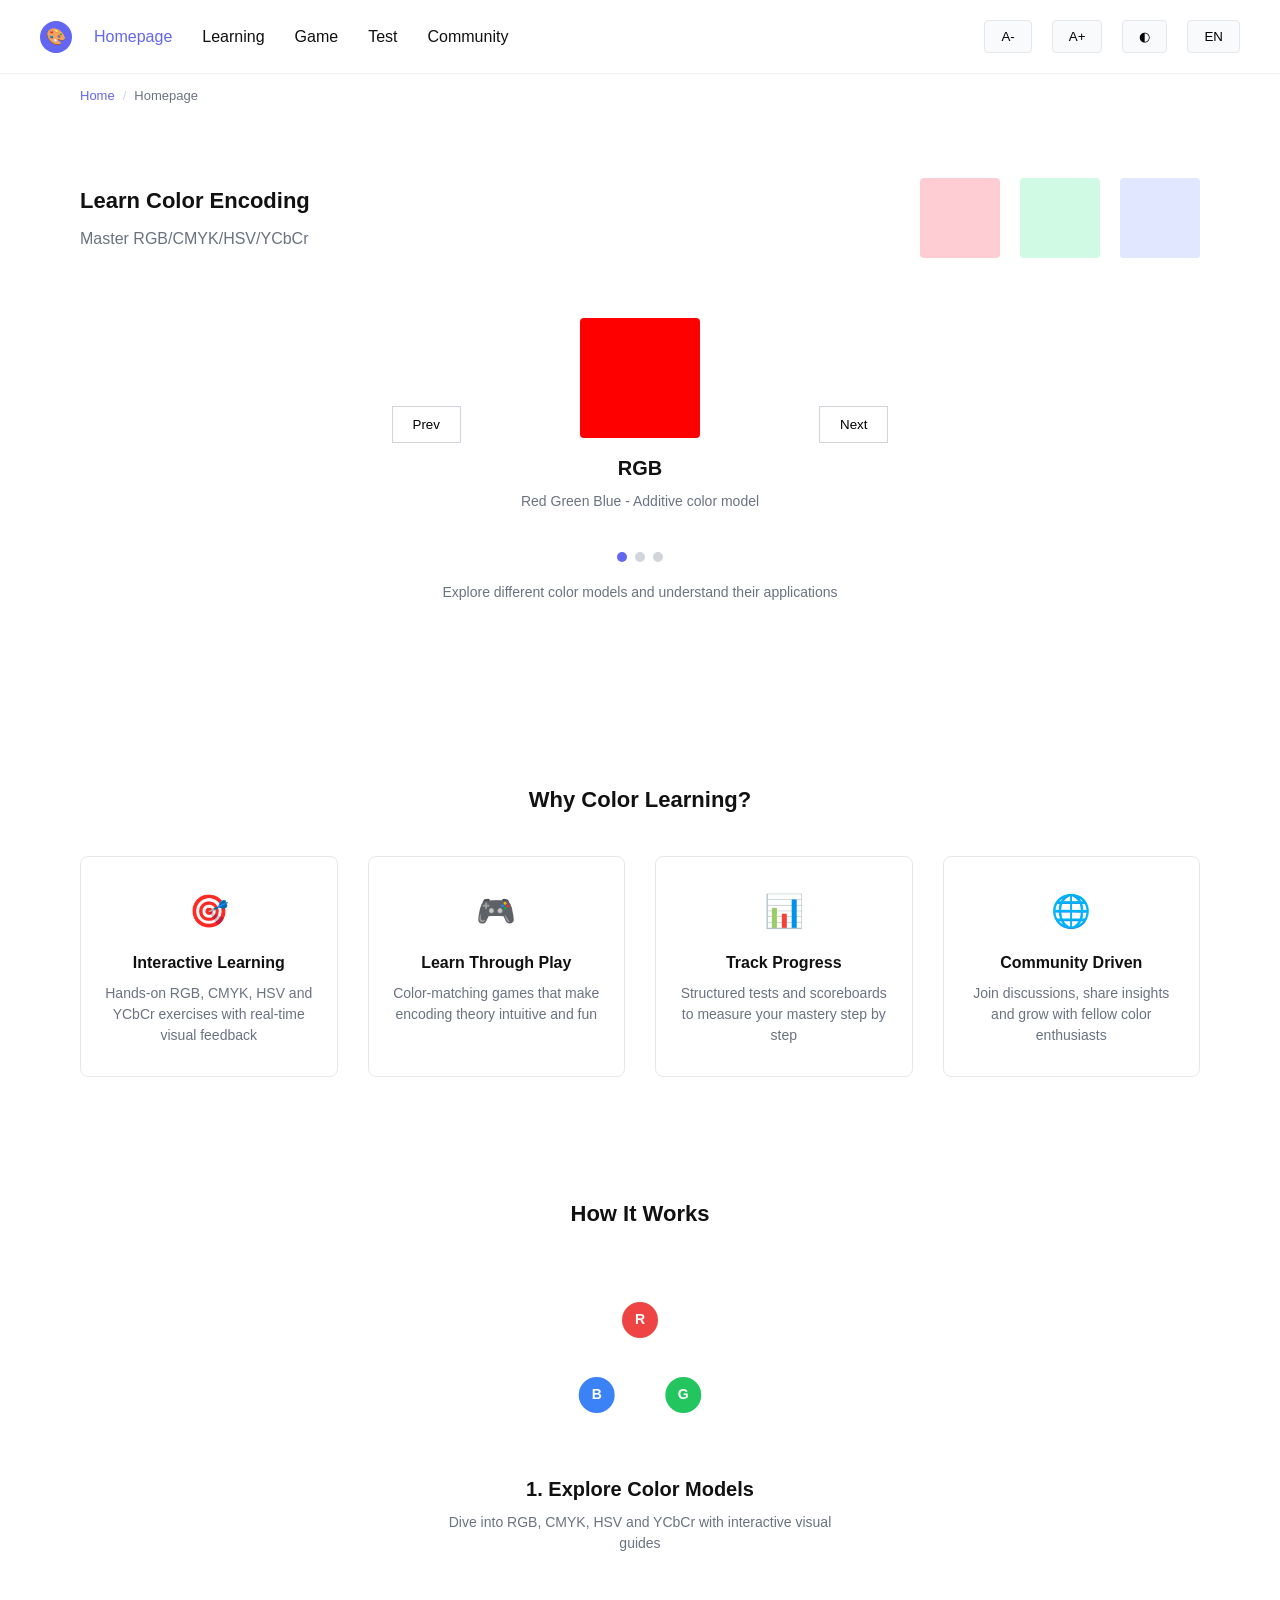
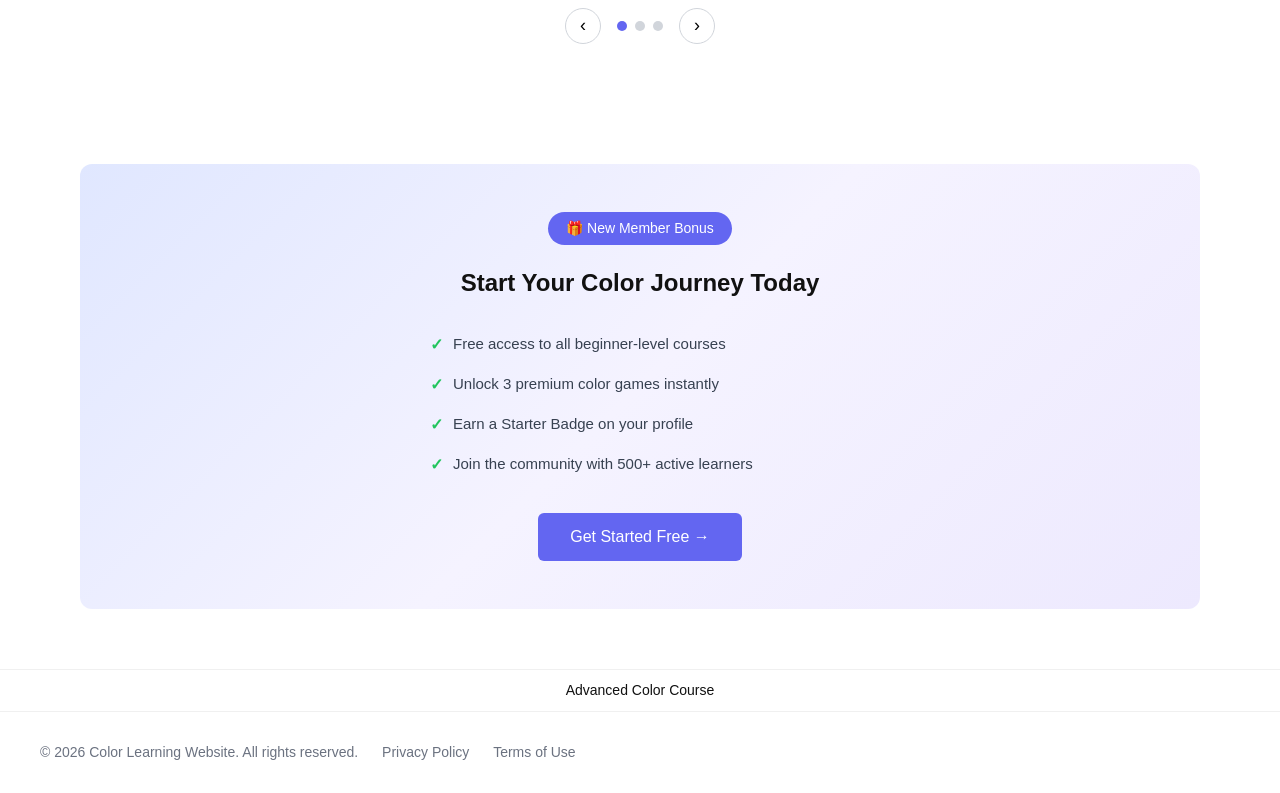
==== color-learning/index.html @ 099db318 "feat(home): add USP, animation and user incentive module" ====
<!DOCTYPE html>
<html lang="en">
<head>
    <meta charset="UTF-8">
    <meta name="viewport" content="width=device-width, initial-scale=1.0">
    <title>Homepage - Color Learning</title>
    <link rel="stylesheet" href="styles.css">
</head>
<body>
    <nav>
        <div class="logo">🎨</div>
        <ul>
            <li><a href="index.html" class="active">Homepage</a></li>
            <li><a href="learning.html">Learning</a></li>
            <li><a href="game.html">Game</a></li>
            <li><a href="test.html">Test</a></li>
            <li><a href="community.html">Community</a></li>
        </ul>
        <div class="nav-right">
            <button class="font-btn" id="fontDecrease" aria-label="Decrease font size">A-</button>
            <button class="font-btn" id="fontIncrease" aria-label="Increase font size">A+</button>
            <button class="font-btn" id="contrastToggle" aria-label="Toggle high contrast mode">◐</button>
            <button class="lang-btn" id="langToggle" aria-label="Switch language">EN</button>
        </div>
    </nav>

    <div class="breadcrumb">
        <a href="index.html">Home</a>
        <span class="breadcrumb-sep">/</span>
        <span class="breadcrumb-current">Homepage</span>
    </div>

    <div class="container">
        <div class="hero">
            <div class="hero-text">
                <h1>Learn Color Encoding</h1>
                <p>Master RGB/CMYK/HSV/YCbCr</p>
            </div>
            <div class="hero-colors">
                <div class="color-block red"></div>
                <div class="color-block green"></div>
                <div class="color-block blue"></div>
            </div>
        </div>

        <div class="carousel">
            <div class="carousel-main">
                <button class="carousel-btn" onclick="prevSlide()">Prev</button>
                <div class="carousel-content">
                    <div class="carousel-color" style="background-color: #FF0000;"></div>
                    <h3>RGB</h3>
                    <p>Red Green Blue - Additive color model</p>
                </div>
                <button class="carousel-btn" onclick="nextSlide()">Next</button>
            </div>
            <div class="carousel-dots">
                <div class="dot active"></div>
                <div class="dot"></div>
                <div class="dot"></div>
            </div>
            <p class="carousel-desc">Explore different color models and understand their applications</p>
        </div>
    </div>

    <section class="usp-section">
        <h2 class="usp-heading">Why Color Learning?</h2>
        <div class="usp-grid">
            <div class="usp-item">
                <div class="usp-icon">🎯</div>
                <h3>Interactive Learning</h3>
                <p>Hands-on RGB, CMYK, HSV and YCbCr exercises with real-time visual feedback</p>
            </div>
            <div class="usp-item">
                <div class="usp-icon">🎮</div>
                <h3>Learn Through Play</h3>
                <p>Color-matching games that make encoding theory intuitive and fun</p>
            </div>
            <div class="usp-item">
                <div class="usp-icon">📊</div>
                <h3>Track Progress</h3>
                <p>Structured tests and scoreboards to measure your mastery step by step</p>
            </div>
            <div class="usp-item">
                <div class="usp-icon">🌐</div>
                <h3>Community Driven</h3>
                <p>Join discussions, share insights and grow with fellow color enthusiasts</p>
            </div>
        </div>
    </section>

    <section class="showcase-section">
        <h2 class="showcase-heading">How It Works</h2>
        <div class="showcase-slider">
            <div class="showcase-track" id="showcaseTrack">
                <div class="showcase-slide">
                    <div class="showcase-visual">
                        <div class="showcase-color-ring">
                            <span style="--angle:0deg;--clr:#EF4444">R</span>
                            <span style="--angle:120deg;--clr:#22C55E">G</span>
                            <span style="--angle:240deg;--clr:#3B82F6">B</span>
                        </div>
                    </div>
                    <h3>1. Explore Color Models</h3>
                    <p>Dive into RGB, CMYK, HSV and YCbCr with interactive visual guides</p>
                </div>
                <div class="showcase-slide">
                    <div class="showcase-visual">
                        <div class="showcase-puzzle">
                            <div class="puzzle-piece" style="background:#6366F1"></div>
                            <div class="puzzle-piece" style="background:#F59E0B"></div>
                            <div class="puzzle-piece" style="background:#10B981"></div>
                        </div>
                    </div>
                    <h3>2. Play & Practice</h3>
                    <p>Challenge yourself with color-matching games and hands-on puzzles</p>
                </div>
                <div class="showcase-slide">
                    <div class="showcase-visual">
                        <div class="showcase-chart">
                            <div class="chart-bar" style="--h:60%"></div>
                            <div class="chart-bar" style="--h:80%"></div>
                            <div class="chart-bar" style="--h:45%"></div>
                            <div class="chart-bar" style="--h:95%"></div>
                        </div>
                    </div>
                    <h3>3. Test & Improve</h3>
                    <p>Take graded quizzes and watch your scores climb on the leaderboard</p>
                </div>
            </div>
            <div class="showcase-controls">
                <button class="showcase-btn" id="showcasePrev">‹</button>
                <div class="showcase-dots" id="showcaseDots">
                    <span class="showcase-dot active"></span>
                    <span class="showcase-dot"></span>
                    <span class="showcase-dot"></span>
                </div>
                <button class="showcase-btn" id="showcaseNext">›</button>
            </div>
        </div>
    </section>

    <section class="promo-section">
        <div class="promo-card">
            <div class="promo-badge">🎁 New Member Bonus</div>
            <h2 class="promo-title">Start Your Color Journey Today</h2>
            <ul class="promo-perks">
                <li><span class="promo-check">✓</span> Free access to all beginner-level courses</li>
                <li><span class="promo-check">✓</span> Unlock 3 premium color games instantly</li>
                <li><span class="promo-check">✓</span> Earn a Starter Badge on your profile</li>
                <li><span class="promo-check">✓</span> Join the community with 500+ active learners</li>
            </ul>
            <a href="learning.html" class="promo-cta">Get Started Free →</a>
        </div>
    </section>

    <div class="ad-banner">
        <p>Advanced Color Course</p>
    </div>

    <footer>
        <p>© 2026 Color Learning Website. All rights reserved.
            <a href="#">Privacy Policy</a>
            <a href="#">Terms of Use</a>
        </p>
    </footer>

    <script>
        let currentSlide = 0;
        const slides = [
            { color: '#FF0000', title: 'RGB', desc: 'Red Green Blue - Additive color model' },
            { color: '#0000FF', title: 'CMYK', desc: 'Cyan Magenta Yellow Key - Subtractive color model' },
            { color: '#FFFF00', title: 'HSV', desc: 'Hue Saturation Value - Intuitive color adjustment' }
        ];
        const dots = document.querySelectorAll('.dot');

        function updateSlide() {
            const carouselColor = document.querySelector('.carousel-color');
            const carouselTitle = document.querySelector('.carousel-content h3');
            const carouselDesc = document.querySelector('.carousel-content p');
            
            carouselColor.style.backgroundColor = slides[currentSlide].color;
            carouselTitle.textContent = slides[currentSlide].title;
            carouselDesc.textContent = slides[currentSlide].desc;
            
            dots.forEach((dot, index) => {
                dot.classList.toggle('active', index === currentSlide);
            });
        }

        function nextSlide() {
            currentSlide = (currentSlide + 1) % slides.length;
            updateSlide();
        }

        function prevSlide() {
            currentSlide = (currentSlide - 1 + slides.length) % slides.length;
            updateSlide();
        }

        updateSlide();
    </script>

    <script>
        (function () {
            const track = document.getElementById('showcaseTrack');
            const dots = document.querySelectorAll('#showcaseDots .showcase-dot');
            const prevBtn = document.getElementById('showcasePrev');
            const nextBtn = document.getElementById('showcaseNext');
            let current = 0;
            const total = dots.length;

            function goTo(index) {
                current = ((index % total) + total) % total;
                track.style.transform = 'translateX(-' + (current * 100) + '%)';
                dots.forEach(function (d, i) {
                    d.classList.toggle('active', i === current);
                });
            }

            prevBtn.addEventListener('click', function () { goTo(current - 1); });
            nextBtn.addEventListener('click', function () { goTo(current + 1); });
            dots.forEach(function (d, i) {
                d.addEventListener('click', function () { goTo(i); });
            });

            setInterval(function () { goTo(current + 1); }, 5000);
        })();
    </script>

    <script>
        (function () {
            var logo = document.querySelector('nav .logo');
            if (logo) {
                logo.style.cursor = 'pointer';
                logo.addEventListener('click', function () {
                    window.location.href = 'index.html';
                });
            }
        })();
    </script>

    <script>
        (function () {
            var fontSteps = [80, 90, 100, 110, 120, 130];
            var fontIndex = 2;
            var root = document.documentElement;

            function applyFontSize() {
                root.style.fontSize = fontSteps[fontIndex] + '%';
            }

            document.getElementById('fontDecrease').addEventListener('click', function () {
                if (fontIndex > 0) { fontIndex--; applyFontSize(); }
            });

            document.getElementById('fontIncrease').addEventListener('click', function () {
                if (fontIndex < fontSteps.length - 1) { fontIndex++; applyFontSize(); }
            });

            var contrastToggle = document.getElementById('contrastToggle');
            contrastToggle.addEventListener('click', function () {
                document.body.classList.toggle('high-contrast');
                contrastToggle.classList.toggle('active');
            });
        })();
    </script>

    <script>
        (function () {
            var i18n = {
                en: {
                    nav_home: 'Homepage',
                    nav_learn: 'Learning',
                    nav_game: 'Game',
                    nav_test: 'Test',
                    nav_community: 'Community',
                    breadcrumb_home: 'Home',
                    breadcrumb_current: 'Homepage',
                    hero_title: 'Learn Color Encoding',
                    hero_sub: 'Master RGB/CMYK/HSV/YCbCr',
                    carousel_desc: 'Explore different color models and understand their applications',
                    usp_heading: 'Why Color Learning?',
                    usp1_title: 'Interactive Learning',
                    usp1_desc: 'Hands-on RGB, CMYK, HSV and YCbCr exercises with real-time visual feedback',
                    usp2_title: 'Learn Through Play',
                    usp2_desc: 'Color-matching games that make encoding theory intuitive and fun',
                    usp3_title: 'Track Progress',
                    usp3_desc: 'Structured tests and scoreboards to measure your mastery step by step',
                    usp4_title: 'Community Driven',
                    usp4_desc: 'Join discussions, share insights and grow with fellow color enthusiasts',
                    showcase_heading: 'How It Works',
                    slide1_title: '1. Explore Color Models',
                    slide1_desc: 'Dive into RGB, CMYK, HSV and YCbCr with interactive visual guides',
                    slide2_title: '2. Play & Practice',
                    slide2_desc: 'Challenge yourself with color-matching games and hands-on puzzles',
                    slide3_title: '3. Test & Improve',
                    slide3_desc: 'Take graded quizzes and watch your scores climb on the leaderboard',
                    promo_badge: '🎁 New Member Bonus',
                    promo_title: 'Start Your Color Journey Today',
                    promo1: 'Free access to all beginner-level courses',
                    promo2: 'Unlock 3 premium color games instantly',
                    promo3: 'Earn a Starter Badge on your profile',
                    promo4: 'Join the community with 500+ active learners',
                    promo_cta: 'Get Started Free →',
                    ad_banner: 'Advanced Color Course',
                    footer_copy: '© 2026 Color Learning Website. All rights reserved.',
                    footer_privacy: 'Privacy Policy',
                    footer_terms: 'Terms of Use'
                },
                zh: {
                    nav_home: '首页',
                    nav_learn: '学习',
                    nav_game: '游戏',
                    nav_test: '测试',
                    nav_community: '社区',
                    breadcrumb_home: '首页',
                    breadcrumb_current: '主页',
                    hero_title: '学习色彩编码',
                    hero_sub: '掌握 RGB/CMYK/HSV/YCbCr',
                    carousel_desc: '探索不同的色彩模型，了解它们的应用',
                    usp_heading: '为什么选择色彩学习？',
                    usp1_title: '互动学习',
                    usp1_desc: '通过 RGB、CMYK、HSV 和 YCbCr 实操练习，获得实时视觉反馈',
                    usp2_title: '寓教于乐',
                    usp2_desc: '色彩匹配游戏让编码理论变得直观有趣',
                    usp3_title: '追踪进度',
                    usp3_desc: '结构化测试和排行榜，逐步衡量你的掌握程度',
                    usp4_title: '社区驱动',
                    usp4_desc: '加入讨论、分享见解，与色彩爱好者共同成长',
                    showcase_heading: '使用流程',
                    slide1_title: '1. 探索色彩模型',
                    slide1_desc: '通过交互式视觉指南深入了解 RGB、CMYK、HSV 和 YCbCr',
                    slide2_title: '2. 游戏练习',
                    slide2_desc: '用色彩匹配游戏和拼图挑战自我',
                    slide3_title: '3. 测试提升',
                    slide3_desc: '参加分级测验，看着你的分数在排行榜上攀升',
                    promo_badge: '🎁 新用户福利',
                    promo_title: '立即开启你的色彩之旅',
                    promo1: '免费访问所有入门课程',
                    promo2: '立即解锁 3 款高级色彩游戏',
                    promo3: '获得新手徽章展示在个人资料',
                    promo4: '加入 500+ 活跃学习者的社区',
                    promo_cta: '免费开始 →',
                    ad_banner: '高级色彩课程',
                    footer_copy: '© 2026 色彩学习网站. 保留所有权利.',
                    footer_privacy: '隐私政策',
                    footer_terms: '使用条款'
                }
            };

            var currentLang = 'en';
            var langBtn = document.getElementById('langToggle');

            function applyLang(lang) {
                var t = i18n[lang];
                var navLinks = document.querySelectorAll('nav ul li a');
                var navKeys = ['nav_home', 'nav_learn', 'nav_game', 'nav_test', 'nav_community'];
                navLinks.forEach(function (a, i) { a.textContent = t[navKeys[i]]; });

                var bcHome = document.querySelector('.breadcrumb a');
                var bcCurrent = document.querySelector('.breadcrumb-current');
                if (bcHome) bcHome.textContent = t.breadcrumb_home;
                if (bcCurrent) bcCurrent.textContent = t.breadcrumb_current;

                var heroH1 = document.querySelector('.hero-text h1');
                var heroP = document.querySelector('.hero-text p');
                if (heroH1) heroH1.textContent = t.hero_title;
                if (heroP) heroP.textContent = t.hero_sub;

                var carouselDesc = document.querySelector('.carousel-desc');
                if (carouselDesc) carouselDesc.textContent = t.carousel_desc;

                var uspHeading = document.querySelector('.usp-heading');
                if (uspHeading) uspHeading.textContent = t.usp_heading;

                var uspItems = document.querySelectorAll('.usp-item');
                var uspKeys = ['usp1', 'usp2', 'usp3', 'usp4'];
                uspItems.forEach(function (item, i) {
                    var h3 = item.querySelector('h3');
                    var p = item.querySelector('p');
                    if (h3) h3.textContent = t[uspKeys[i] + '_title'];
                    if (p) p.textContent = t[uspKeys[i] + '_desc'];
                });

                var showcaseHeading = document.querySelector('.showcase-heading');
                if (showcaseHeading) showcaseHeading.textContent = t.showcase_heading;

                var slideKeys = ['slide1', 'slide2', 'slide3'];
                var slides = document.querySelectorAll('.showcase-slide');
                slides.forEach(function (slide, i) {
                    var h3 = slide.querySelector('h3');
                    var p = slide.querySelector('p');
                    if (h3) h3.textContent = t[slideKeys[i] + '_title'];
                    if (p) p.textContent = t[slideKeys[i] + '_desc'];
                });

                var promoBadge = document.querySelector('.promo-badge');
                var promoTitle = document.querySelector('.promo-title');
                if (promoBadge) promoBadge.textContent = t.promo_badge;
                if (promoTitle) promoTitle.textContent = t.promo_title;

                var promoPerks = document.querySelectorAll('.promo-perks li');
                var perkKeys = ['promo1', 'promo2', 'promo3', 'promo4'];
                promoPerks.forEach(function (li, i) {
                    var check = li.querySelector('.promo-check');
                    var checkText = check ? check.outerHTML : '';
                    li.innerHTML = checkText + ' ' + t[perkKeys[i]];
                });

                var promoCta = document.querySelector('.promo-cta');
                if (promoCta) promoCta.textContent = t.promo_cta;

                var adBanner = document.querySelector('.ad-banner p');
                if (adBanner) adBanner.textContent = t.ad_banner;

                var footerP = document.querySelector('footer p');
                if (footerP) {
                    footerP.innerHTML = t.footer_copy +
                        ' <a href="#">' + t.footer_privacy + '</a>' +
                        ' <a href="#">' + t.footer_terms + '</a>';
                }

                document.documentElement.lang = lang === 'zh' ? 'zh' : 'en';
                langBtn.textContent = lang === 'en' ? 'EN' : '中文';
            }

            langBtn.addEventListener('click', function () {
                currentLang = currentLang === 'en' ? 'zh' : 'en';
                applyLang(currentLang);
            });
        })();
    </script>
</body>
</html>
---- color-learning/styles.css ----
/* ==============================================
   GLOBAL STYLES - Core styling for entire website
   ============================================== */
* {
    margin: 0;
    padding: 0;
    box-sizing: border-box;
    font-family: 'Inter', sans-serif;
}

body {
    background-color: #FFFFFF;
    color: #111111;
    line-height: 1.5;
}

/* Navigator Style*/
nav {
    padding: 20px 40px;
    border-bottom: 1px solid #f0f0f0;
    display: flex;
    align-items: center;
    gap: 12px;
}

.logo {
    width: 32px;
    height: 32px;
    background-color: #6366F1;
    border-radius: 50%;
    display: flex;
    align-items: center;
    justify-content: center;
    color: white;
    font-weight: bold;
    margin-right: 10px;
}

nav ul {
    list-style: none;
    display: flex;
    gap: 30px;
}

nav a {
    text-decoration: none;
    color: #111111;
    font-weight: 500;
    transition: color 0.2s;
}

nav a.active {
    color: #6366F1;
}

nav a:hover {
    color: #6366F1;
    text-decoration: underline;
}

.nav-right {
    margin-left: auto;
    display: flex;
    gap: 20px;
    align-items: center;
}

.lang-btn, .font-btn {
    padding: 8px 16px;
    border: 1px solid #E5E7EB;
    background: #F9FAFB;
    border-radius: 4px;
    cursor: pointer;
    font-weight: 500;
}

/* 页面容器 */
.container {
    max-width: 1200px;
    margin: 0 auto;
    padding: 60px 40px;
}

/* 通用页面标题 */
.page-title {
    font-size: 24px;
    font-weight: 600;
    margin-bottom: 8px;
}

.page-subtitle {
    font-size: 16px;
    color: #6B7280;
    margin-bottom: 50px;
}

/* 返回链接 */
.back-link {
    color: #6366F1;
    text-decoration: none;
    font-size: 14px;
    margin-bottom: 20px;
    display: inline-block;
}

.back-link:hover {
    text-decoration: underline;
}

/* 首页样式 */
.hero {
    display: flex;
    justify-content: space-between;
    align-items: center;
    margin-bottom: 60px;
}

.hero-text h1 {
    font-size: 22px;
    font-weight: 600;
    margin-bottom: 10px;
}

.hero-text p {
    font-size: 16px;
    color: #6B7280;
}

.hero-colors {
    display: flex;
    gap: 20px;
}

.color-block {
    width: 80px;
    height: 80px;
    border-radius: 4px;
}

.red { background-color: #FECDD3; }
.green { background-color: #D1FAE5; }
.blue { background-color: #E0E7FF; }

/* 轮播图样式 */
.carousel {
    display: flex;
    flex-direction: column;
    align-items: center;
    gap: 20px;
    margin-bottom: 60px;
}

.carousel-main {
    display: flex;
    align-items: center;
    gap: 60px;
}

.carousel-btn {
    padding: 10px 20px;
    border: 1px solid #D1D5DB;
    background: #FFFFFF;
    cursor: pointer;
    transition: background 0.2s;
}

.carousel-btn:hover {
    background: #F3F4F6;
}

.carousel-content {
    text-align: center;
}

.carousel-color {
    width: 120px;
    height: 120px;
    margin: 0 auto 15px;
    border-radius: 4px;
}

.carousel-content h3 {
    font-size: 20px;
    font-weight: 600;
    margin-bottom: 8px;
}

.carousel-content p {
    font-size: 14px;
    color: #6B7280;
    margin-bottom: 20px;
}

.carousel-dots {
    display: flex;
    gap: 8px;
}

.dot {
    width: 10px;
    height: 10px;
    border-radius: 50%;
    background: #D1D5DB;
}

.dot.active {
    background: #6366F1;
}

.carousel-desc {
    font-size: 14px;
    color: #6B7280;
    text-align: center;
}

/* 广告横幅 */
.ad-banner {
    text-align: center;
    padding: 10px;
    border-top: 1px solid #f0f0f0;
    font-size: 14px;
    font-weight: 500;
}

/* 学习页面样式 */
.cards-grid {
    display: grid;
    grid-template-columns: repeat(3, 1fr);
    gap: 30px;
}

.card {
    border: 1px solid #E5E7EB;
    padding: 25px;
    border-radius: 4px;
    transition: border-color 0.2s;
}

.card:hover {
    border-color: #6366F1;
}

.card h3 {
    font-size: 20px;
    font-weight: 600;
    margin-bottom: 12px;
}

.card p {
    font-size: 14px;
    color: #4B5563;
}

/* 游戏页面样式 */
.games-grid {
    display: grid;
    grid-template-columns: repeat(2, 1fr);
    gap: 30px;
    margin-bottom: 30px;
}

.game-card {
    display: flex;
    flex-direction: column;
    gap: 15px;
}

.game-color {
    width: 100%;
    height: 180px;
    border-radius: 4px;
}

.game-purple { background-color: #6366F1; }
.game-green { background-color: #22C55E; }

.game-card h3 {
    font-size: 20px;
    font-weight: 600;
}

.game-card p {
    font-size: 14px;
    color: #6B7280;
}

.more-games {
    color: #6366F1;
    text-decoration: none;
    font-size: 16px;
    font-weight: 500;
}

.more-games:hover {
    text-decoration: underline;
}

/* 测试选择页面样式 */
.test-levels {
    display: grid;
    grid-template-columns: repeat(3, 1fr);
    gap: 30px;
    margin-bottom: 60px;
}

.level-card {
    border: 1px solid #E5E7EB;
    padding: 30px;
    border-radius: 12px;
    transition: border-color 0.2s;
    cursor: pointer;
}

.level-card:hover {
    border-color: #6366F1;
}

.level-badge {
    display: inline-block;
    padding: 6px 16px;
    border-radius: 6px;
    font-size: 14px;
    font-weight: 500;
    margin-bottom: 15px;
}

.level-1 { background-color: #E0E7FF; color: #4F46E5; }
.level-2 { background-color: #FEF3C7; color: #D97706; }
.level-3 { background-color: #FEE2E2; color: #DC2626; }

.level-card h3 {
    font-size: 24px;
    font-weight: 600;
    margin-bottom: 12px;
}

.level-card p {
    font-size: 16px;
    color: #6B7280;
    margin-bottom: 20px;
}

.level-card ul {
    list-style: disc;
    margin-left: 20px;
    margin-bottom: 20px;
    color: #4B5563;
}

.level-card li {
    margin-bottom: 8px;
}

.level-meta {
    font-size: 14px;
    color: #6B7280;
}

/* 测试说明页面样式 */
.test-about-container {
    display: grid;
    grid-template-columns: 2fr 1fr;
    gap: 40px;
}

.about-section h2 {
    font-size: 28px;
    font-weight: 600;
    margin-bottom: 20px;
}

.about-section p {
    font-size: 16px;
    color: #6B7280;
    line-height: 1.6;
    margin-bottom: 20px;
}

.features-list {
    list-style: none;
    margin-top: 30px;
}

.features-list li {
    font-size: 16px;
    color: #6B7280;
    margin-bottom: 15px;
    display: flex;
    align-items: center;
    gap: 10px;
}

.features-list li::before {
    content: "✓";
    color: #22C55E;
    font-weight: bold;
    font-size: 20px;
}

.guidelines-card {
    background-color: #E0E7FF;
    padding: 25px;
    border-radius: 12px;
    border-left: 4px solid #6366F1;
}

.guidelines-card h3 {
    font-size: 20px;
    font-weight: 600;
    margin-bottom: 15px;
}

.guidelines-card ul {
    list-style: disc;
    margin-left: 20px;
    color: #374151;
}

.guidelines-card li {
    margin-bottom: 10px;
    font-size: 16px;
}

/* 测试答题页面样式 */
.question-container {
    max-width: 800px;
    margin: 0 auto;
}

.question-header {
    display: flex;
    justify-content: space-between;
    align-items: center;
    margin-bottom: 30px;
}

.question-number {
    font-size: 16px;
    color: #6B7280;
}

.exit-btn {
    padding: 10px 20px;
    border: 1px solid #E5E7EB;
    background: #F3F4F6;
    border-radius: 4px;
    cursor: pointer;
    font-weight: 500;
}

.question-card {
    border: 1px solid #E5E7EB;
    padding: 30px;
    border-radius: 12px;
    margin-bottom: 30px;
}

.question-card h3 {
    font-size: 24px;
    font-weight: 600;
    margin-bottom: 25px;
}

.option {
    border: 1px solid #D1D5DB;
    padding: 15px 20px;
    border-radius: 6px;
    margin-bottom: 15px;
    cursor: pointer;
    transition: all 0.2s;
    font-size: 16px;
}

.option:hover {
    border-color: #6366F1;
}

.option.correct {
    background-color: #D1FAE5;
    border-color: #22C55E;
}

.option.incorrect {
    background-color: #FEE2E2;
    border-color: #EF4444;
}

.feedback-card {
    padding: 20px;
    border-radius: 12px;
    margin-top: 20px;
    display: none;
}

.feedback-card.correct {
    background-color: #D1FAE5;
    border-left: 4px solid #22C55E;
    display: block;
}

.feedback-card.incorrect {
    background-color: #FEE2E2;
    border-left: 4px solid #EF4444;
    display: block;
}

.feedback-card h4 {
    font-size: 16px;
    font-weight: 600;
    margin-bottom: 10px;
}

.feedback-card p {
    font-size: 14px;
    color: #374151;
    line-height: 1.5;
}

.next-btn {
    background-color: #6366F1;
    color: white;
    border: none;
    padding: 12px 25px;
    border-radius: 4px;
    cursor: pointer;
    font-size: 16px;
    font-weight: 500;
    display: none;
}

.next-btn.active {
    display: block;
}

.progress-bar {
    display: flex;
    gap: 8px;
    margin-top: 30px;
}

.progress-dot {
    flex: 1;
    height: 8px;
    background-color: #E5E7EB;
    border-radius: 4px;
}

.progress-dot.active {
    background-color: #6366F1;
}

/* 社区首页样式 */
.community-modules {
    display: grid;
    grid-template-columns: repeat(3, 1fr);
    gap: 30px;
    margin-bottom: 50px;
}

.module {
    padding: 25px 0;
    border-bottom: 1px solid #E5E7EB;
}

.module h3 {
    font-size: 20px;
    font-weight: 600;
    margin-bottom: 12px;
}

.module p {
    font-size: 14px;
    color: #4B5563;
    margin-bottom: 15px;
}

.module-link {
    color: #6366F1;
    text-decoration: none;
    font-size: 14px;
    font-weight: 500;
}

.module-link:hover {
    text-decoration: underline;
}

.star-badge {
    display: inline-block;
    width: 16px;
    height: 16px;
    background-color: #FDE68A;
    border-radius: 2px;
    margin-right: 5px;
}

.subpages-list {
    margin-top: 30px;
    padding-top: 30px;
    border-top: 1px solid #E5E7EB;
}

.subpages-list h4 {
    font-size: 16px;
    font-weight: 600;
    margin-bottom: 15px;
}

.subpages-list ul {
    list-style: none;
}

.subpages-list li {
    margin-bottom: 10px;
}

.subpages-list a {
    color: #6366F1;
    text-decoration: none;
    font-size: 14px;
}

.subpages-list a:hover {
    text-decoration: underline;
}

.subpages-list li::before {
    content: "•";
    color: #6366F1;
    margin-right: 8px;
}

/* 社区讨论页面样式 */
.filter-bar {
    margin-bottom: 30px;
    display: flex;
    gap: 10px;
}

.filter-btn {
    padding: 8px 16px;
    border: 1px solid #E5E7EB;
    background: #FFFFFF;
    border-radius: 4px;
    cursor: pointer;
    font-size: 14px;
}

.filter-btn.active {
    background-color: #6366F1;
    color: white;
    border-color: #6366F1;
}

.discussions-grid {
    display: grid;
    grid-template-columns: repeat(3, 1fr);
    gap: 20px;
    margin-bottom: 40px;
}

.discussion-card {
    padding: 20px 0;
    border-bottom: 1px solid #E5E7EB;
}

.discussion-tag {
    display: inline-block;
    padding: 4px 8px;
    background-color: #E0E7FF;
    color: #4F46E5;
    border-radius: 4px;
    font-size: 12px;
    margin-bottom: 10px;
}

.discussion-card h3 {
    font-size: 18px;
    font-weight: 600;
    margin-bottom: 8px;
}

.discussion-meta {
    font-size: 14px;
    color: #6B7280;
    margin-bottom: 10px;
}

.view-link {
    color: #6366F1;
    text-decoration: none;
    font-size: 14px;
    float: right;
}

.view-link:hover {
    text-decoration: underline;
}

.new-discussion-btn {
    background-color: #6366F1;
    color: white;
    border: none;
    padding: 12px 25px;
    border-radius: 4px;
    cursor: pointer;
    font-size: 14px;
    font-weight: 500;
}

/* 学习者档案页面样式 */
.profiles-grid {
    display: grid;
    grid-template-columns: repeat(3, 1fr);
    gap: 30px;
}

.profile-card {
    padding: 20px 0;
    border-bottom: 1px solid #E5E7EB;
}

.profile-level {
    display: inline-block;
    padding: 4px 8px;
    border-radius: 4px;
    font-size: 12px;
    font-weight: 500;
    margin-bottom: 10px;
}

.level-beginner { background-color: #FEE2E2; color: #DC2626; }
.level-intermediate { background-color: #E0E7FF; color: #4F46E5; }
.level-advanced { background-color: #D1FAE5; color: #065F46; }
.level-expert { background-color: #FEF3C7; color: #D97706; }

.profile-card h3 {
    font-size: 20px;
    font-weight: 600;
    margin-bottom: 15px;
}

.profile-stats {
    font-size: 14px;
    color: #4B5563;
    margin-bottom: 15px;
    line-height: 1.8;
}

/* 排行榜页面样式 */
.scoreboard-container {
    display: grid;
    grid-template-columns: 2fr 1fr;
    gap: 40px;
}

.leaderboard-table {
    width: 100%;
    border-collapse: collapse;
    margin-bottom: 30px;
}

.leaderboard-table tr {
    border-bottom: 1px solid #E5E7EB;
}

.leaderboard-table td {
    padding: 15px 10px;
    font-size: 14px;
}

.leaderboard-rank {
    font-weight: 600;
    width: 50px;
}

.rank-1 { background-color: #FEF3C7; }
.rank-2 { background-color: #E5E7EB; }
.rank-3 { background-color: #FED7AA; }

.star-card {
    background-color: #FFFFFF;
    border: 1px solid #E5E7EB;
    padding: 20px;
    border-radius: 4px;
    margin-bottom: 15px;
}

.star-card h4 {
    font-size: 16px;
    font-weight: 600;
    margin-bottom: 10px;
}

.star-card p {
    font-size: 14px;
    color: #6B7280;
}

.time-periods {
    margin-top: 30px;
}

.time-periods h3 {
    font-size: 18px;
    font-weight: 600;
    margin-bottom: 15px;
}

.time-btn {
    display: block;
    width: 100%;
    padding: 10px;
    border: 1px solid #E5E7EB;
    background: #FFFFFF;
    text-align: left;
    margin-bottom: 8px;
    cursor: pointer;
    border-radius: 4px;
}

/* 页脚样式 */
footer {
    padding: 30px 40px;
    border-top: 1px solid #f0f0f0;
    font-size: 14px;
    color: #6B7280;
}

footer a {
    color: #6B7280;
    text-decoration: none;
    margin-left: 20px;
}

footer a:hover {
    color: #6366F1;
    text-decoration: underline;
}

/* 响应式样式 */
@media (max-width: 768px) {
    .hero {
        flex-direction: column;
        gap: 30px;
        text-align: center;
    }
    
    .cards-grid, 
    .games-grid, 
    .test-levels, 
    .community-modules, 
    .discussions-grid, 
    .profiles-grid, 
    .scoreboard-container, 
    .test-about-container {
        grid-template-columns: 1fr;
    }

    .usp-grid {
        grid-template-columns: 1fr 1fr;
    }

    .promo-card {
        padding: 30px 24px;
    }
}

/* ==============================================
   USP Section - Core Unique Selling Points
   ============================================== */
.usp-section {
    max-width: 1200px;
    margin: 0 auto;
    padding: 60px 40px;
}

.usp-heading {
    font-size: 22px;
    font-weight: 600;
    text-align: center;
    margin-bottom: 40px;
}

.usp-grid {
    display: grid;
    grid-template-columns: repeat(4, 1fr);
    gap: 30px;
}

.usp-item {
    text-align: center;
    padding: 30px 20px;
    border: 1px solid #E5E7EB;
    border-radius: 8px;
    transition: border-color 0.2s, box-shadow 0.2s;
}

.usp-item:hover {
    border-color: #6366F1;
    box-shadow: 0 2px 12px rgba(99, 102, 241, 0.08);
}

.usp-icon {
    font-size: 32px;
    margin-bottom: 16px;
}

.usp-item h3 {
    font-size: 16px;
    font-weight: 600;
    margin-bottom: 8px;
}

.usp-item p {
    font-size: 14px;
    color: #6B7280;
    line-height: 1.5;
}

/* ==============================================
   Showcase Section - Animated Slideshow
   ============================================== */
.showcase-section {
    max-width: 1200px;
    margin: 0 auto;
    padding: 60px 40px;
}

.showcase-heading {
    font-size: 22px;
    font-weight: 600;
    text-align: center;
    margin-bottom: 40px;
}

.showcase-slider {
    overflow: hidden;
    position: relative;
}

.showcase-track {
    display: flex;
    transition: transform 0.6s cubic-bezier(0.4, 0, 0.2, 1);
}

.showcase-slide {
    min-width: 100%;
    display: flex;
    flex-direction: column;
    align-items: center;
    text-align: center;
    padding: 20px 60px 30px;
}

.showcase-visual {
    width: 200px;
    height: 160px;
    display: flex;
    align-items: center;
    justify-content: center;
    margin-bottom: 24px;
}

.showcase-color-ring {
    position: relative;
    width: 120px;
    height: 120px;
    animation: colorRingSpin 8s linear infinite;
}

.showcase-color-ring span {
    position: absolute;
    width: 36px;
    height: 36px;
    border-radius: 50%;
    display: flex;
    align-items: center;
    justify-content: center;
    font-weight: 700;
    font-size: 14px;
    color: #fff;
    background: var(--clr);
    left: 50%;
    top: 50%;
    transform: translate(-50%, -50%) rotate(var(--angle)) translateY(-50px) rotate(calc(-1 * var(--angle)));
    animation: colorPulse 2s ease-in-out infinite alternate;
}

@keyframes colorRingSpin {
    from { transform: rotate(0deg); }
    to { transform: rotate(360deg); }
}

@keyframes colorPulse {
    from { transform: translate(-50%, -50%) rotate(var(--angle)) translateY(-50px) rotate(calc(-1 * var(--angle))) scale(1); }
    to { transform: translate(-50%, -50%) rotate(var(--angle)) translateY(-50px) rotate(calc(-1 * var(--angle))) scale(1.12); }
}

.showcase-puzzle {
    display: flex;
    gap: 12px;
}

.puzzle-piece {
    width: 48px;
    height: 48px;
    border-radius: 8px;
    animation: puzzleBounce 1.6s ease-in-out infinite alternate;
}

.puzzle-piece:nth-child(2) { animation-delay: 0.2s; }
.puzzle-piece:nth-child(3) { animation-delay: 0.4s; }

@keyframes puzzleBounce {
    from { transform: translateY(0); }
    to { transform: translateY(-12px); }
}

.showcase-chart {
    display: flex;
    align-items: flex-end;
    gap: 14px;
    height: 100px;
}

.chart-bar {
    width: 24px;
    border-radius: 4px 4px 0 0;
    background: #6366F1;
    height: var(--h);
    animation: chartGrow 1.2s ease-out forwards;
    animation-delay: 0.3s;
    transform-origin: bottom;
    transform: scaleY(0);
}

.chart-bar:nth-child(2) { animation-delay: 0.5s; }
.chart-bar:nth-child(3) { animation-delay: 0.7s; }
.chart-bar:nth-child(4) { animation-delay: 0.9s; }

@keyframes chartGrow {
    to { transform: scaleY(1); }
}

.showcase-slide h3 {
    font-size: 20px;
    font-weight: 600;
    margin-bottom: 8px;
}

.showcase-slide p {
    font-size: 14px;
    color: #6B7280;
    max-width: 400px;
}

.showcase-controls {
    display: flex;
    align-items: center;
    justify-content: center;
    gap: 16px;
    margin-top: 24px;
}

.showcase-btn {
    width: 36px;
    height: 36px;
    border: 1px solid #D1D5DB;
    background: #FFFFFF;
    border-radius: 50%;
    cursor: pointer;
    font-size: 18px;
    display: flex;
    align-items: center;
    justify-content: center;
    transition: background 0.2s;
}

.showcase-btn:hover {
    background: #F3F4F6;
}

.showcase-dots {
    display: flex;
    gap: 8px;
}

.showcase-dot {
    width: 10px;
    height: 10px;
    border-radius: 50%;
    background: #D1D5DB;
    cursor: pointer;
    transition: background 0.2s;
}

.showcase-dot.active {
    background: #6366F1;
}

/* ==============================================
   Promo Section - New Member Bonus
   ============================================== */
.promo-section {
    max-width: 1200px;
    margin: 0 auto;
    padding: 60px 40px;
}

.promo-card {
    background: linear-gradient(135deg, #E0E7FF 0%, #F5F3FF 50%, #EDE9FE 100%);
    border-radius: 12px;
    padding: 48px;
    text-align: center;
}

.promo-badge {
    display: inline-block;
    padding: 6px 18px;
    background: #6366F1;
    color: #FFFFFF;
    border-radius: 20px;
    font-size: 14px;
    font-weight: 500;
    margin-bottom: 20px;
}

.promo-title {
    font-size: 24px;
    font-weight: 600;
    margin-bottom: 24px;
}

.promo-perks {
    list-style: none;
    max-width: 420px;
    margin: 0 auto 28px;
    text-align: left;
}

.promo-perks li {
    font-size: 15px;
    color: #374151;
    padding: 8px 0;
    display: flex;
    align-items: center;
    gap: 10px;
}

.promo-check {
    color: #22C55E;
    font-weight: 700;
    font-size: 16px;
}

.promo-cta {
    display: inline-block;
    padding: 12px 32px;
    background: #6366F1;
    color: #FFFFFF;
    text-decoration: none;
    border-radius: 6px;
    font-weight: 500;
    font-size: 16px;
    transition: background 0.2s;
}

.promo-cta:hover {
    background: #4F46E5;
}

/* ==============================================
   Breadcrumb Navigation
   ============================================== */
.breadcrumb {
    max-width: 1200px;
    margin: 0 auto;
    padding: 12px 40px;
    font-size: 13px;
    color: #9CA3AF;
    display: flex;
    align-items: center;
    gap: 8px;
}

.breadcrumb a {
    color: #6366F1;
    text-decoration: none;
    transition: color 0.2s;
}

.breadcrumb a:hover {
    text-decoration: underline;
}

.breadcrumb-sep {
    color: #D1D5DB;
}

.breadcrumb-current {
    color: #6B7280;
    font-weight: 500;
}

/* ==============================================
   High Contrast Mode
   ============================================== */
body.high-contrast {
    background-color: #000000;
    color: #FFFFFF;
}

body.high-contrast nav {
    border-bottom-color: #555555;
}

body.high-contrast nav a {
    color: #FFFFFF;
}

body.high-contrast nav a.active,
body.high-contrast nav a:hover {
    color: #FFD700;
}

body.high-contrast .logo {
    background-color: #FFD700;
    color: #000000;
}

body.high-contrast .lang-btn,
body.high-contrast .font-btn {
    background: #1A1A1A;
    border-color: #555555;
    color: #FFFFFF;
}

body.high-contrast .font-btn.active {
    background: #FFD700;
    color: #000000;
    border-color: #FFD700;
}

body.high-contrast .breadcrumb a {
    color: #FFD700;
}

body.high-contrast .breadcrumb-current {
    color: #CCCCCC;
}

body.high-contrast .breadcrumb-sep {
    color: #555555;
}

body.high-contrast .hero-text p,
body.high-contrast .carousel-content p,
body.high-contrast .carousel-desc {
    color: #CCCCCC;
}

body.high-contrast .carousel-btn {
    background: #1A1A1A;
    border-color: #555555;
    color: #FFFFFF;
}

body.high-contrast .carousel-btn:hover {
    background: #333333;
}

body.high-contrast .dot {
    background: #555555;
}

body.high-contrast .dot.active {
    background: #FFD700;
}

body.high-contrast .usp-item {
    border-color: #555555;
}

body.high-contrast .usp-item:hover {
    border-color: #FFD700;
    box-shadow: 0 2px 12px rgba(255, 215, 0, 0.15);
}

body.high-contrast .usp-item p {
    color: #CCCCCC;
}

body.high-contrast .showcase-slide p {
    color: #CCCCCC;
}

body.high-contrast .showcase-btn {
    background: #1A1A1A;
    border-color: #555555;
    color: #FFFFFF;
}

body.high-contrast .showcase-btn:hover {
    background: #333333;
}

body.high-contrast .showcase-dot {
    background: #555555;
}

body.high-contrast .showcase-dot.active {
    background: #FFD700;
}

body.high-contrast .promo-card {
    background: linear-gradient(135deg, #1A1A2E 0%, #16213E 50%, #0F3460 100%);
}

body.high-contrast .promo-perks li {
    color: #CCCCCC;
}

body.high-contrast .promo-check {
    color: #FFD700;
}

body.high-contrast .promo-cta {
    background: #FFD700;
    color: #000000;
}

body.high-contrast .promo-cta:hover {
    background: #FFC107;
}

body.high-contrast .ad-banner {
    border-top-color: #555555;
    color: #FFFFFF;
}

body.high-contrast footer {
    border-top-color: #555555;
    color: #999999;
}

body.high-contrast footer a {
    color: #FFD700;
}

body.high-contrast footer a:hover {
    color: #FFC107;
}
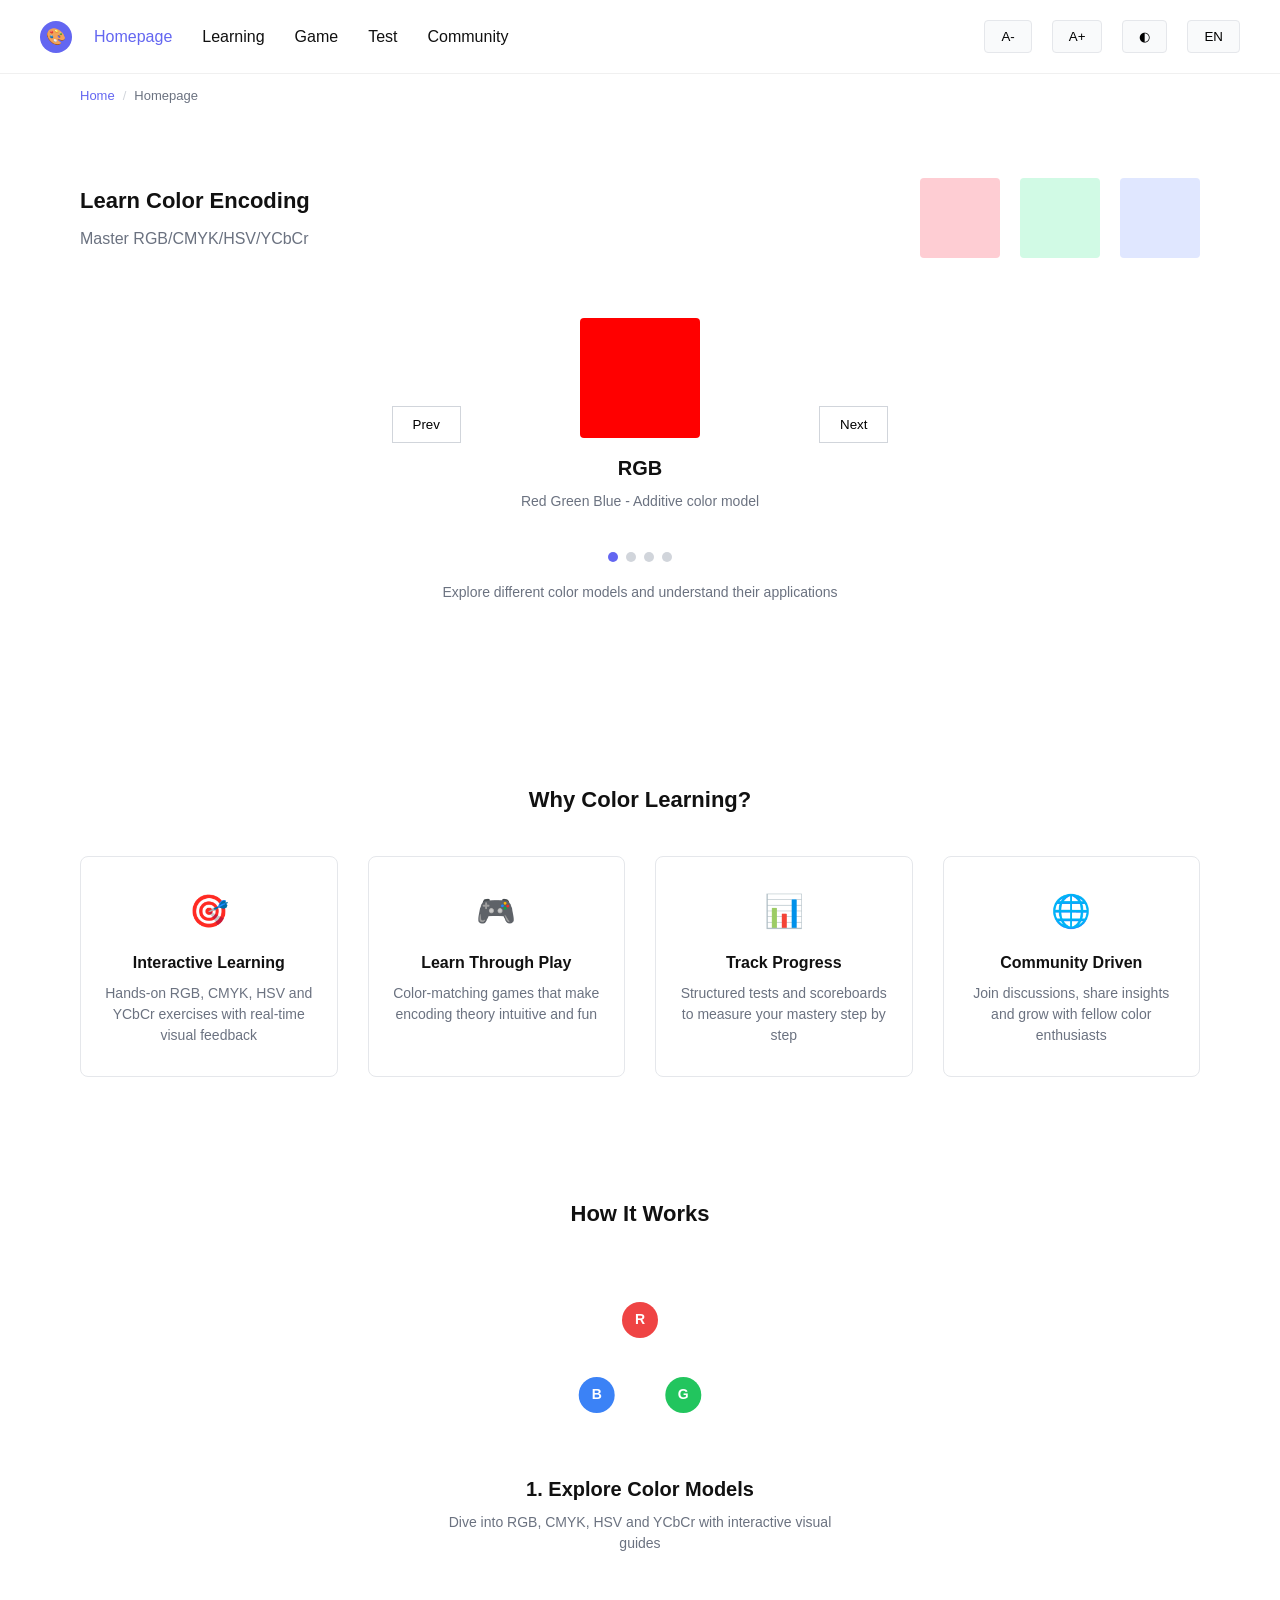
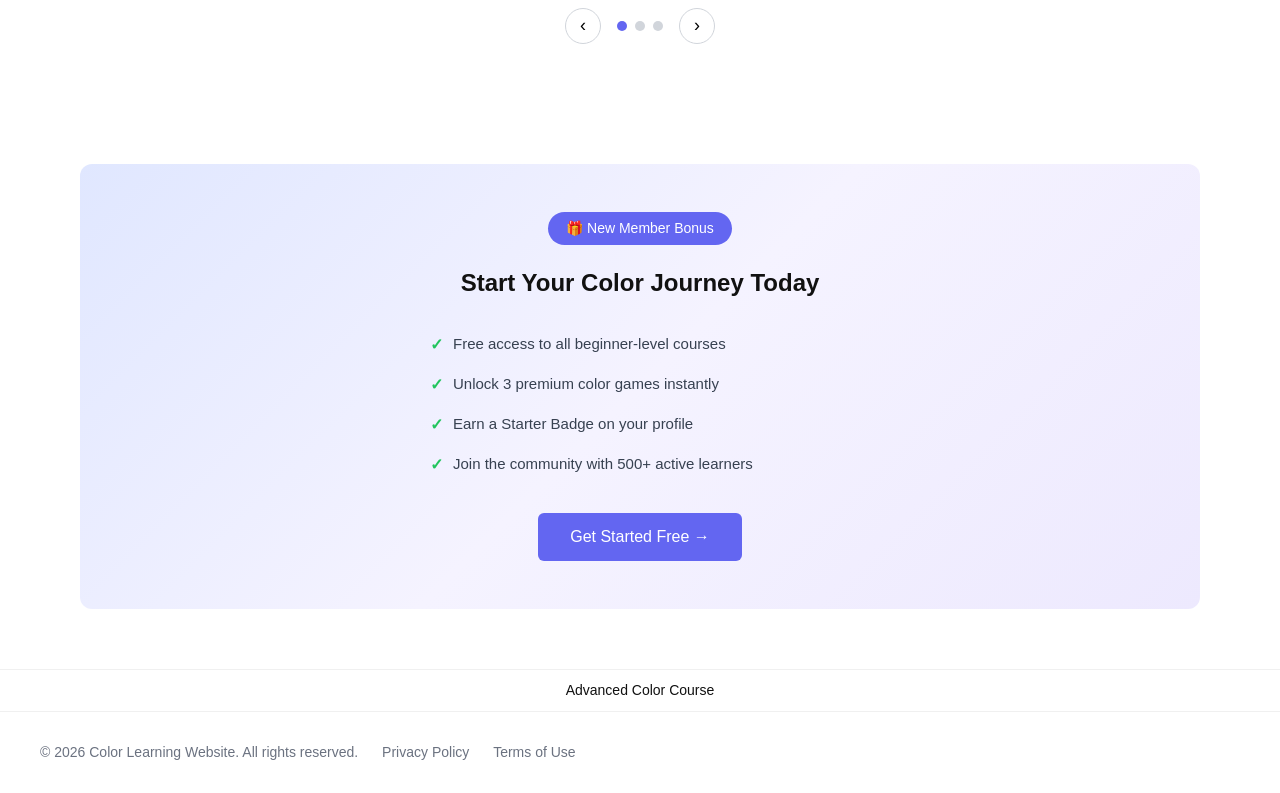
==== commit 57182618: "[Sprint 2] Full Score Compliance Fixes - Moved all inline styles to external CSS files - Added bread" ====
--- a/color-learning/index.html
+++ b/color-learning/index.html
@@ -7,8 +7,10 @@
     <link rel="stylesheet" href="styles.css">
 </head>
 <body>
+    <a href="#main-content" class="skip-link">Skip to main content</a>
     <nav>
         <div class="logo">🎨</div>
+        <button class="nav-toggle" aria-label="Toggle navigation">☰</button>
         <ul>
             <li><a href="index.html" class="active">Homepage</a></li>
             <li><a href="learning.html">Learning</a></li>
@@ -31,7 +33,7 @@
     </div>
 
     <div class="container">
-        <div class="hero">
+        <div class="hero" id="main-content">
             <div class="hero-text">
                 <h1>Learn Color Encoding</h1>
                 <p>Master RGB/CMYK/HSV/YCbCr</p>
@@ -55,6 +57,7 @@
             </div>
             <div class="carousel-dots">
                 <div class="dot active"></div>
+                <div class="dot"></div>
                 <div class="dot"></div>
                 <div class="dot"></div>
             </div>
@@ -159,7 +162,7 @@
 
     <footer>
         <p>© 2026 Color Learning Website. All rights reserved.
-            <a href="#">Privacy Policy</a>
+            <a href="privacy.html">Privacy Policy</a>
             <a href="#">Terms of Use</a>
         </p>
     </footer>
@@ -169,7 +172,8 @@
         const slides = [
             { color: '#FF0000', title: 'RGB', desc: 'Red Green Blue - Additive color model' },
             { color: '#0000FF', title: 'CMYK', desc: 'Cyan Magenta Yellow Key - Subtractive color model' },
-            { color: '#FFFF00', title: 'HSV', desc: 'Hue Saturation Value - Intuitive color adjustment' }
+            { color: '#FFFF00', title: 'HSV', desc: 'Hue Saturation Value - Intuitive color adjustment' },
+            { color: '#00AA00', title: 'YCbCr', desc: 'Luma Chroma - Video compression standard' }
         ];
         const dots = document.querySelectorAll('.dot');
 
--- a/color-learning/styles.css
+++ b/color-learning/styles.css
@@ -864,6 +864,72 @@
     .promo-card {
         padding: 30px 24px;
     }
+
+    .nav-toggle {
+        display: block;
+    }
+
+    nav ul {
+        display: none;
+        position: absolute;
+        top: 100%;
+        left: 0;
+        right: 0;
+        background: #FFFFFF;
+        flex-direction: column;
+        padding: 20px;
+        border-bottom: 1px solid #f0f0f0;
+        box-shadow: 0 4px 12px rgba(0,0,0,0.1);
+        z-index: 999;
+    }
+
+    nav ul.nav-open {
+        display: flex;
+    }
+
+    nav ul li {
+        padding: 10px 0;
+    }
+
+    .nav-right {
+        flex-wrap: wrap;
+        gap: 6px;
+        margin-left: auto;
+    }
+
+    .breadcrumb {
+        padding: 12px 20px;
+        font-size: 12px;
+    }
+}
+
+.nav-toggle {
+    display: none;
+    background: none;
+    border: 1px solid #E5E7EB;
+    border-radius: 6px;
+    font-size: 22px;
+    cursor: pointer;
+    padding: 4px 10px;
+    line-height: 1;
+}
+
+.skip-link {
+    position: absolute;
+    top: -50px;
+    left: 0;
+    background: #6366F1;
+    color: #FFFFFF;
+    padding: 10px 20px;
+    z-index: 10000;
+    text-decoration: none;
+    font-weight: 600;
+    border-radius: 0 0 6px 0;
+    transition: top 0.2s;
+}
+
+.skip-link:focus {
+    top: 0;
 }
 
 /* ==============================================
@@ -1350,4 +1416,48 @@
 
 body.high-contrast footer a:hover {
     color: #FFC107;
+}
+
+.privacy-section {
+    background: #fff;
+    padding: 2.5rem;
+    border-radius: 12px;
+    box-shadow: 0 4px 16px rgba(0, 0, 0, 0.08);
+    margin-bottom: 2rem;
+}
+
+.privacy-section h2 {
+    color: #2c3e50;
+    border-left: 5px solid #3498db;
+    padding-left: 1rem;
+    margin-bottom: 1.2rem;
+}
+
+.privacy-section h2.privacy-heading-green {
+    border-left-color: #2ecc71;
+}
+
+.privacy-section h2.privacy-heading-orange {
+    border-left-color: #f39c12;
+}
+
+.privacy-section h2.privacy-heading-red {
+    border-left-color: #e74c3c;
+}
+
+.privacy-section p {
+    line-height: 1.8;
+    color: #34495e;
+    margin-bottom: 1.5rem;
+}
+
+.privacy-section ul {
+    margin-left: 2rem;
+    line-height: 2;
+    color: #34495e;
+    margin-bottom: 1.5rem;
+}
+
+.privacy-section a {
+    color: #3498db;
 }
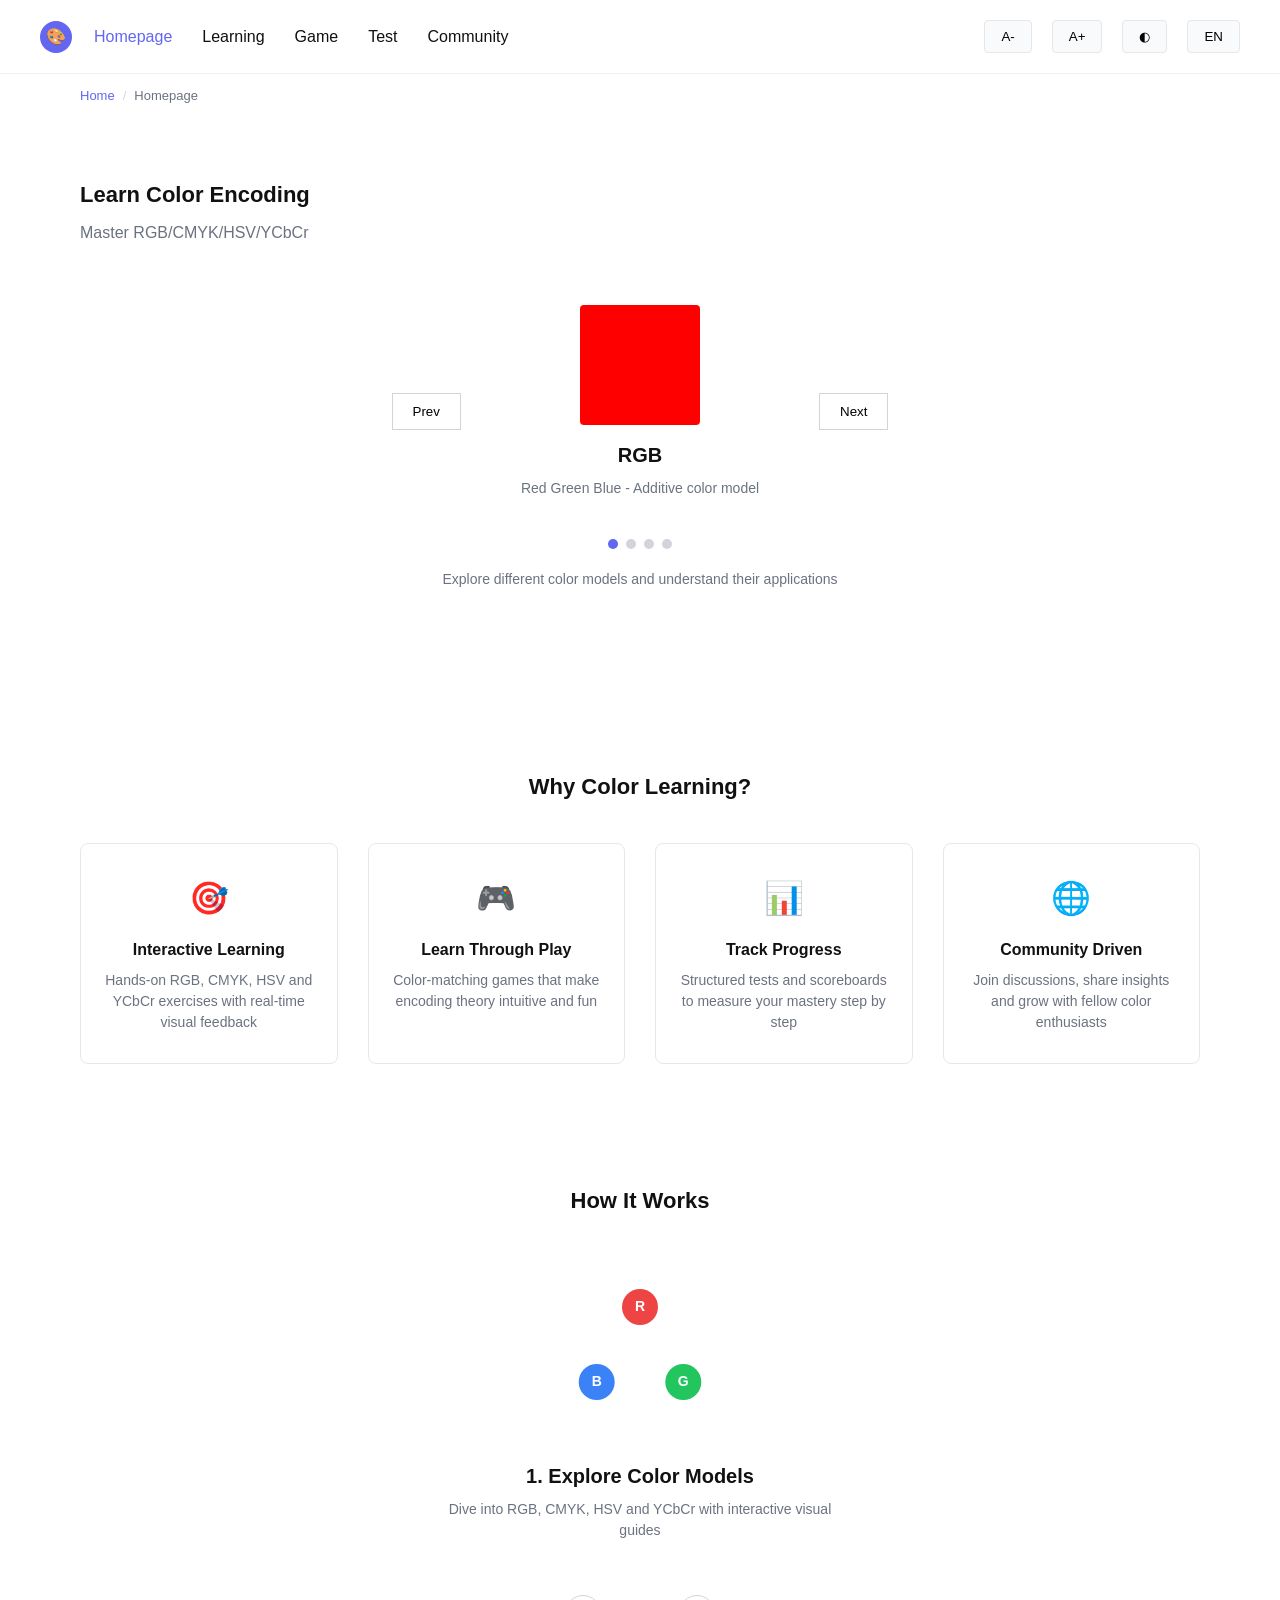
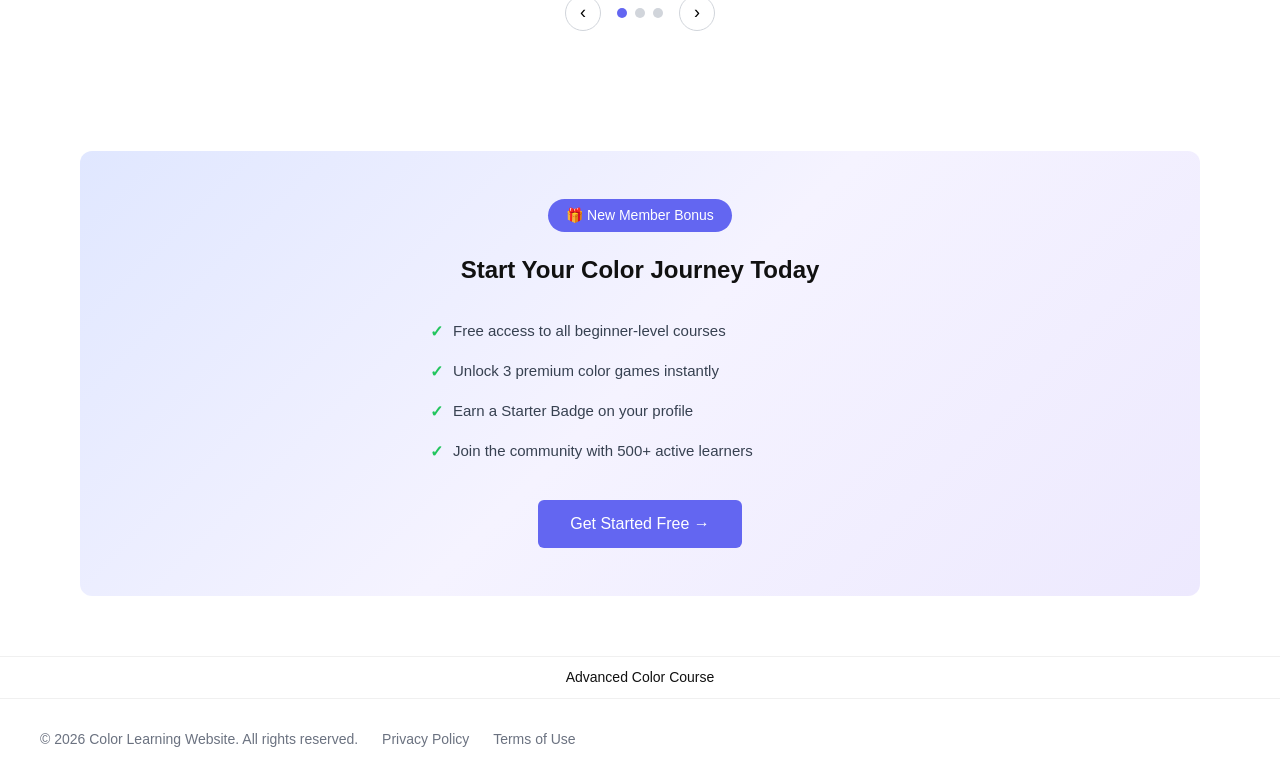
==== commit 10eb0bca: "Fix: Learning page nav translation + homepage button unresponsive + remove top-right squares" ====
--- a/color-learning/index.html
+++ b/color-learning/index.html
@@ -5,6 +5,7 @@
     <meta name="viewport" content="width=device-width, initial-scale=1.0">
     <title>Homepage - Color Learning</title>
     <link rel="stylesheet" href="styles.css">
+    <script src="site-settings.js"></script>
 </head>
 <body>
     <a href="#main-content" class="skip-link">Skip to main content</a>
@@ -38,11 +39,6 @@
                 <h1>Learn Color Encoding</h1>
                 <p>Master RGB/CMYK/HSV/YCbCr</p>
             </div>
-            <div class="hero-colors">
-                <div class="color-block red"></div>
-                <div class="color-block green"></div>
-                <div class="color-block blue"></div>
-            </div>
         </div>
 
         <div class="carousel">
@@ -68,26 +64,26 @@
     <section class="usp-section">
         <h2 class="usp-heading">Why Color Learning?</h2>
         <div class="usp-grid">
-            <div class="usp-item">
+            <a href="learning.html" class="usp-item" aria-label="Interactive Learning - Go to Learning page">
                 <div class="usp-icon">🎯</div>
                 <h3>Interactive Learning</h3>
                 <p>Hands-on RGB, CMYK, HSV and YCbCr exercises with real-time visual feedback</p>
-            </div>
-            <div class="usp-item">
+            </a>
+            <a href="game.html" class="usp-item" aria-label="Learn Through Play - Go to Game page">
                 <div class="usp-icon">🎮</div>
                 <h3>Learn Through Play</h3>
                 <p>Color-matching games that make encoding theory intuitive and fun</p>
-            </div>
-            <div class="usp-item">
+            </a>
+            <a href="test.html" class="usp-item" aria-label="Track Progress - Go to Test page">
                 <div class="usp-icon">📊</div>
                 <h3>Track Progress</h3>
                 <p>Structured tests and scoreboards to measure your mastery step by step</p>
-            </div>
-            <div class="usp-item">
+            </a>
+            <a href="community.html" class="usp-item" aria-label="Community Driven - Go to Community page">
                 <div class="usp-icon">🌐</div>
                 <h3>Community Driven</h3>
                 <p>Join discussions, share insights and grow with fellow color enthusiasts</p>
-            </div>
+            </a>
         </div>
     </section>
 
@@ -240,32 +236,6 @@
                     window.location.href = 'index.html';
                 });
             }
-        })();
-    </script>
-
-    <script>
-        (function () {
-            var fontSteps = [80, 90, 100, 110, 120, 130];
-            var fontIndex = 2;
-            var root = document.documentElement;
-
-            function applyFontSize() {
-                root.style.fontSize = fontSteps[fontIndex] + '%';
-            }
-
-            document.getElementById('fontDecrease').addEventListener('click', function () {
-                if (fontIndex > 0) { fontIndex--; applyFontSize(); }
-            });
-
-            document.getElementById('fontIncrease').addEventListener('click', function () {
-                if (fontIndex < fontSteps.length - 1) { fontIndex++; applyFontSize(); }
-            });
-
-            var contrastToggle = document.getElementById('contrastToggle');
-            contrastToggle.addEventListener('click', function () {
-                document.body.classList.toggle('high-contrast');
-                contrastToggle.classList.toggle('active');
-            });
         })();
     </script>
 
@@ -352,7 +322,8 @@
                 }
             };
 
-            var currentLang = 'en';
+            var currentLang = window.SiteSettings ? window.SiteSettings.get().lang : 'en';
+
             var langBtn = document.getElementById('langToggle');
 
             function applyLang(lang) {
@@ -425,13 +396,15 @@
                 }
 
                 document.documentElement.lang = lang === 'zh' ? 'zh' : 'en';
-                langBtn.textContent = lang === 'en' ? 'EN' : '中文';
+                if (langBtn) langBtn.textContent = lang === 'en' ? 'EN' : '中文';
             }
 
-            langBtn.addEventListener('click', function () {
-                currentLang = currentLang === 'en' ? 'zh' : 'en';
+            document.addEventListener('site-settings:change', function (event) {
+                currentLang = event.detail.lang;
                 applyLang(currentLang);
             });
+
+            applyLang(currentLang);
         })();
     </script>
 </body>
--- a/color-learning/styles.css
+++ b/color-learning/styles.css
@@ -955,16 +955,28 @@
 }
 
 .usp-item {
+    display: block;
     text-align: center;
     padding: 30px 20px;
     border: 1px solid #E5E7EB;
     border-radius: 8px;
-    transition: border-color 0.2s, box-shadow 0.2s;
-}
-
-.usp-item:hover {
+    color: inherit;
+    text-decoration: none;
+    cursor: pointer;
+    transition: border-color 0.2s, box-shadow 0.2s, transform 0.2s;
+}
+
+.usp-item:hover,
+.usp-item:focus-visible {
     border-color: #6366F1;
-    box-shadow: 0 2px 12px rgba(99, 102, 241, 0.08);
+    box-shadow: 0 4px 16px rgba(99, 102, 241, 0.12);
+    transform: translateY(-2px);
+    outline: none;
+}
+
+.usp-item:focus-visible {
+    outline: 2px solid #6366F1;
+    outline-offset: 2px;
 }
 
 .usp-icon {
@@ -1418,6 +1430,143 @@
     color: #FFC107;
 }
 
+body.high-contrast.community-pages-body {
+    --primary: #FFFFFF;
+    --secondary: #FFD700;
+    --accent: #FFD700;
+    --light: #000000;
+    --dark: #FFFFFF;
+    --gray: #CCCCCC;
+    --white: #1A1A1A;
+    --border: #555555;
+    --shadow: none;
+    --callout-bg: #1A1A1A;
+    background-color: #000000;
+    color: #FFFFFF;
+}
+
+body.high-contrast .community-pages-body .module {
+    background: #1A1A1A;
+    border-color: #555555;
+}
+
+body.high-contrast .community-pages-body .module h3 {
+    color: #FFD700;
+    border-left-color: #FFD700;
+}
+
+body.high-contrast .community-pages-body .module p {
+    color: #CCCCCC;
+}
+
+body.high-contrast .community-pages-body .module-link {
+    background: #FFD700;
+    color: #000000;
+}
+
+body.high-contrast .community-pages-body .module-link:hover {
+    background: #FFC107;
+}
+
+body.high-contrast .community-pages-body .content-section {
+    background: #1A1A1A;
+    border-color: #555555;
+}
+
+body.high-contrast .community-pages-body .page-title {
+    color: #FFFFFF;
+}
+
+body.high-contrast .community-pages-body .page-subtitle {
+    color: #CCCCCC;
+}
+
+body.high-contrast .community-pages-body .subpages-list {
+    color: #CCCCCC;
+}
+
+body.high-contrast .community-pages-body .subpages-list a {
+    color: #FFD700;
+}
+
+body.high-contrast .community-pages-body footer {
+    background: #1A1A1A;
+    border-top-color: #555555;
+}
+
+body.high-contrast .community-pages-body footer p {
+    color: #CCCCCC;
+}
+
+body.high-contrast .community-pages-body footer a {
+    color: #FFD700;
+}
+
+body.high-contrast .community-pages-body .discussion-card {
+    background: #1A1A1A;
+    border-color: #555555;
+}
+
+body.high-contrast .community-pages-body .discussion-card h4 {
+    color: #FFFFFF;
+}
+
+body.high-contrast .community-pages-body .discussion-card p {
+    color: #CCCCCC;
+}
+
+body.high-contrast .community-pages-body .filter-btn {
+    background: #1A1A1A;
+    border-color: #555555;
+    color: #CCCCCC;
+}
+
+body.high-contrast .community-pages-body .filter-btn:hover,
+body.high-contrast .community-pages-body .filter-btn.active {
+    background: #FFD700;
+    color: #000000;
+}
+
+body.high-contrast .community-pages-body .profile-card {
+    background: #1A1A1A;
+    border-color: #555555;
+}
+
+body.high-contrast .community-pages-body .profile-card h4 {
+    color: #FFFFFF;
+}
+
+body.high-contrast .community-pages-body .leaderboard-table {
+    background: #1A1A1A;
+    border-color: #555555;
+}
+
+body.high-contrast .community-pages-body .leaderboard-table th {
+    background: #333333;
+    color: #FFD700;
+    border-color: #555555;
+}
+
+body.high-contrast .community-pages-body .leaderboard-table td {
+    color: #CCCCCC;
+    border-color: #555555;
+}
+
+body.high-contrast .privacy-section {
+    background: #1A1A1A;
+    border-color: #555555;
+}
+
+body.high-contrast .privacy-section h2 {
+    color: #FFD700;
+    border-left-color: #FFD700;
+}
+
+body.high-contrast .privacy-section p,
+body.high-contrast .privacy-section li {
+    color: #CCCCCC;
+}
+
 .privacy-section {
     background: #fff;
     padding: 2.5rem;
